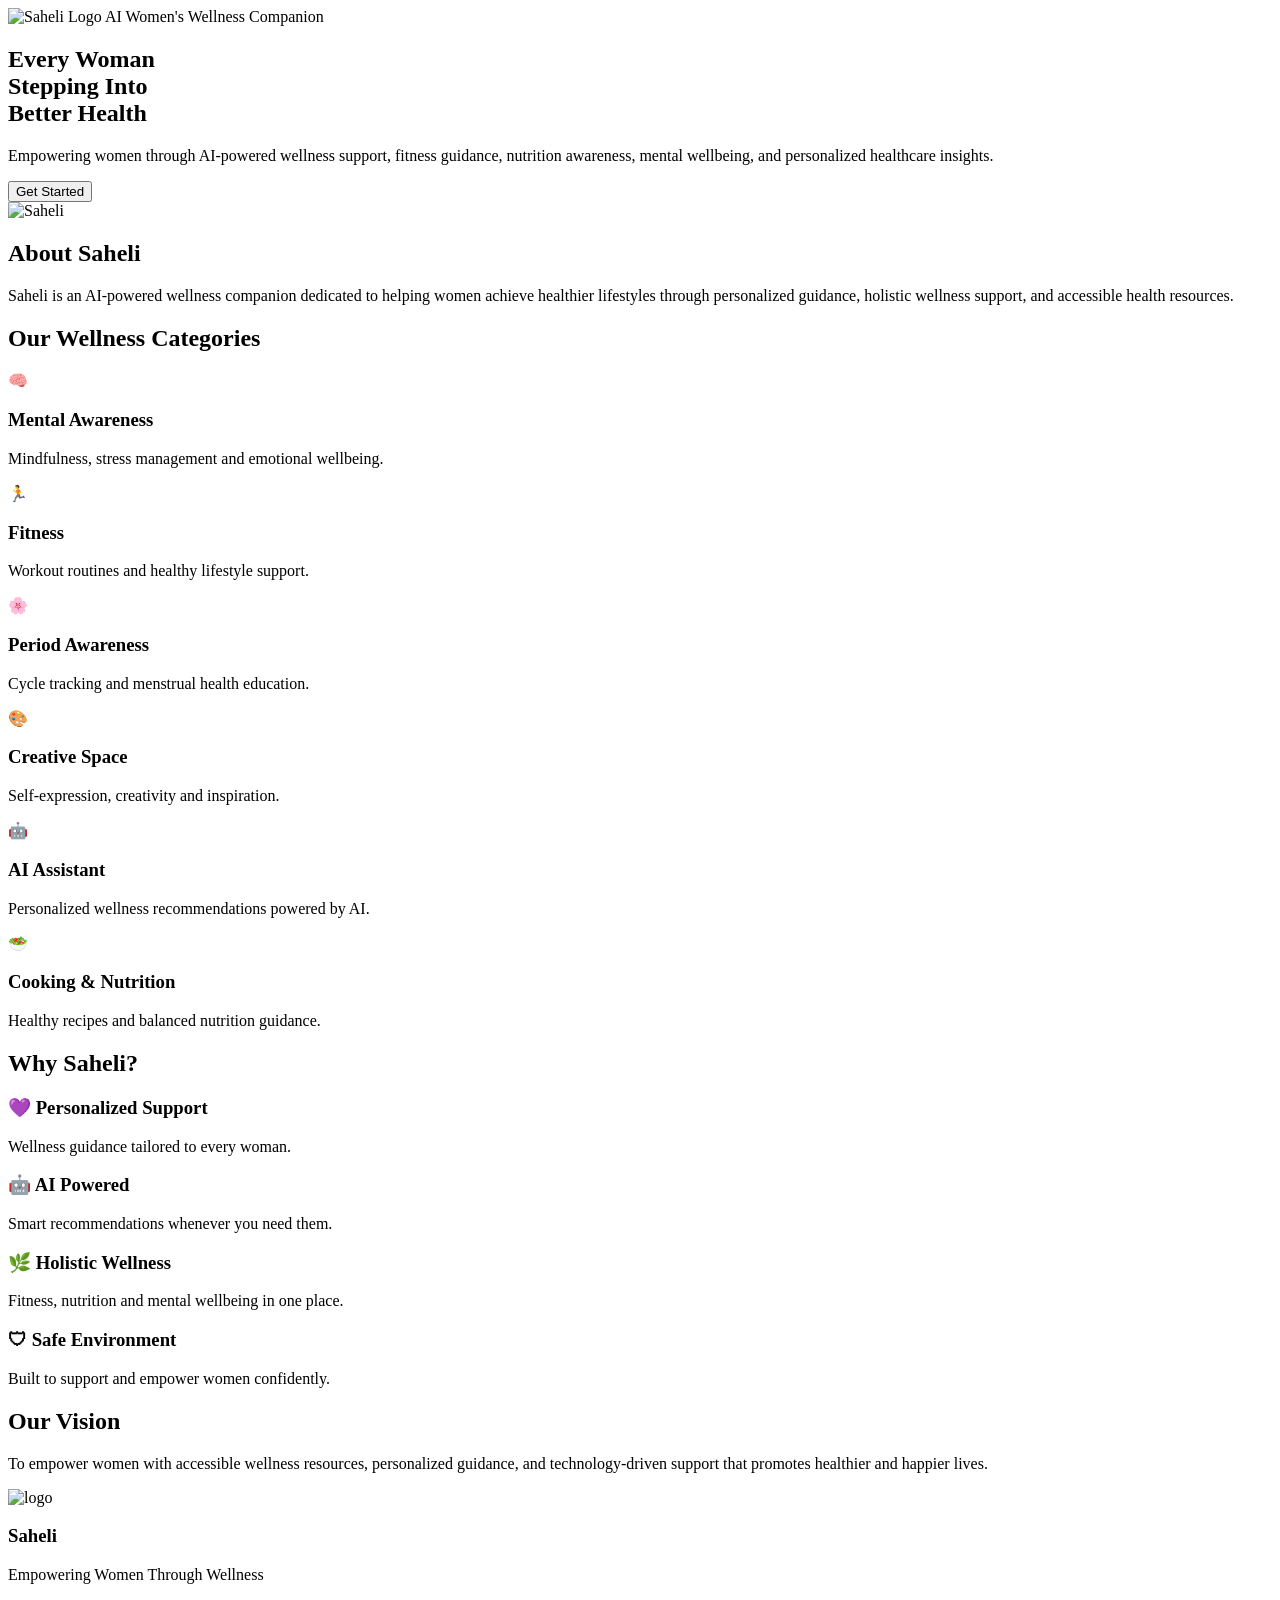
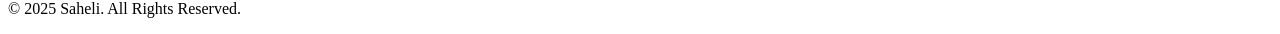
==== index.html @ e3a496c9 "Rename landingpage.html to index.html" ====
<!DOCTYPE html>
<html lang="en">

<head>
  <meta charset="UTF-8" />
  <meta name="viewport" content="width=device-width, initial-scale=1.0" />

  <title>Saheli - Women's Wellness Companion</title>

  <link href="https://fonts.googleapis.com/css2?family=Poppins:wght@300;400;500;600;700;800&display=swap" rel="stylesheet">

  <link rel="stylesheet" href="https://unpkg.com/aos@2.3.1/dist/aos.css" />

  <link rel="stylesheet" href="style.css">
</head>

<body>

  <!-- HERO -->

  <section class="hero">

    <div class="hero-content">

      <div class="badge" data-aos="fade-down">
        <img src="C:\Users\USER\Desktop\she hackathon\l.jpeg" alt="Saheli Logo">
        <span>AI Women's Wellness Companion</span>
      </div>

      <h1 data-aos="fade-up">
        Every Woman <br>
        <span>Stepping Into</span> <br>
        Better Health
      </h1>

      <p data-aos="fade-up" data-aos-delay="200">
        Empowering women through AI-powered wellness support,
        fitness guidance, nutrition awareness, mental wellbeing,
        and personalized healthcare insights.
      </p>

      <a href="C:\Users\USER\Desktop\she hackathon\nxt\home.html " ><button class="btn" data-aos="fade-up" data-aos-delay="400">
        Get Started
      </button></a>

    </div>

    <div class="hero-image" data-aos="zoom-in">
      <img src="C:\Users\USER\Desktop\she hackathon\h.jpeg" alt="Saheli">
    </div>

  </section>

  <!-- ABOUT -->

  <section class="about">

    <h2 data-aos="fade-up">About Saheli</h2>

    <p data-aos="fade-up" data-aos-delay="200">
      Saheli is an AI-powered wellness companion dedicated to helping women
      achieve healthier lifestyles through personalized guidance, holistic
      wellness support, and accessible health resources.
    </p>

  </section>

  <!-- CATEGORIES -->

  <section class="categories">

    <h2 data-aos="fade-up">Our Wellness Categories</h2>

    <div class="cards">

      <div class="card" data-aos="fade-up">
        <div class="icon">🧠</div>
        <h3>Mental Awareness</h3>
        <p>Mindfulness, stress management and emotional wellbeing.</p>
      </div>

      <div class="card" data-aos="fade-up" data-aos-delay="100">
        <div class="icon">🏃</div>
        <h3>Fitness</h3>
        <p>Workout routines and healthy lifestyle support.</p>
      </div>

      <div class="card" data-aos="fade-up" data-aos-delay="200">
        <div class="icon">🌸</div>
        <h3>Period Awareness</h3>
        <p>Cycle tracking and menstrual health education.</p>
      </div>

      <div class="card" data-aos="fade-up" data-aos-delay="300">
        <div class="icon">🎨</div>
        <h3>Creative Space</h3>
        <p>Self-expression, creativity and inspiration.</p>
      </div>

      <div class="card" data-aos="fade-up" data-aos-delay="400">
        <div class="icon">🤖</div>
        <h3>AI Assistant</h3>
        <p>Personalized wellness recommendations powered by AI.</p>
      </div>

      <div class="card" data-aos="fade-up" data-aos-delay="500">
        <div class="icon">🥗</div>
        <h3>Cooking & Nutrition</h3>
        <p>Healthy recipes and balanced nutrition guidance.</p>
      </div>

    </div>

  </section>

  <!-- WHY SAHELI -->

  <section class="why">

    <h2 data-aos="fade-up">Why Saheli?</h2>

    <div class="cards">

      <div class="card" data-aos="fade-up">
        <h3>💜 Personalized Support</h3>
        <p>Wellness guidance tailored to every woman.</p>
      </div>

      <div class="card" data-aos="fade-up" data-aos-delay="100">
        <h3>🤖 AI Powered</h3>
        <p>Smart recommendations whenever you need them.</p>
      </div>

      <div class="card" data-aos="fade-up" data-aos-delay="200">
        <h3>🌿 Holistic Wellness</h3>
        <p>Fitness, nutrition and mental wellbeing in one place.</p>
      </div>

      <div class="card" data-aos="fade-up" data-aos-delay="300">
        <h3>🛡 Safe Environment</h3>
        <p>Built to support and empower women confidently.</p>
      </div>

    </div>

  </section>

  <!-- VISION -->

  <section class="vision">

    <h2 data-aos="fade-up">Our Vision</h2>

    <p data-aos="fade-up" data-aos-delay="200">
      To empower women with accessible wellness resources,
      personalized guidance, and technology-driven support
      that promotes healthier and happier lives.
    </p>

  </section>

  <!-- FOOTER -->

  <footer>

    <div class="footer-brand">

      <img src="C:\Users\USER\Desktop\she hackathon\l.jpeg" alt="logo">

      <h3>Saheli</h3>

    </div>

    <p>Empowering Women Through Wellness</p>

    <p class="copyright">
      © 2025 Saheli. All Rights Reserved.
    </p>

  </footer>

  <script src="https://unpkg.com/aos@2.3.1/dist/aos.js"></script>

  <script>
    AOS.init({
      duration: 1000,
      once: true
    });
  </script>

</body>

</html>
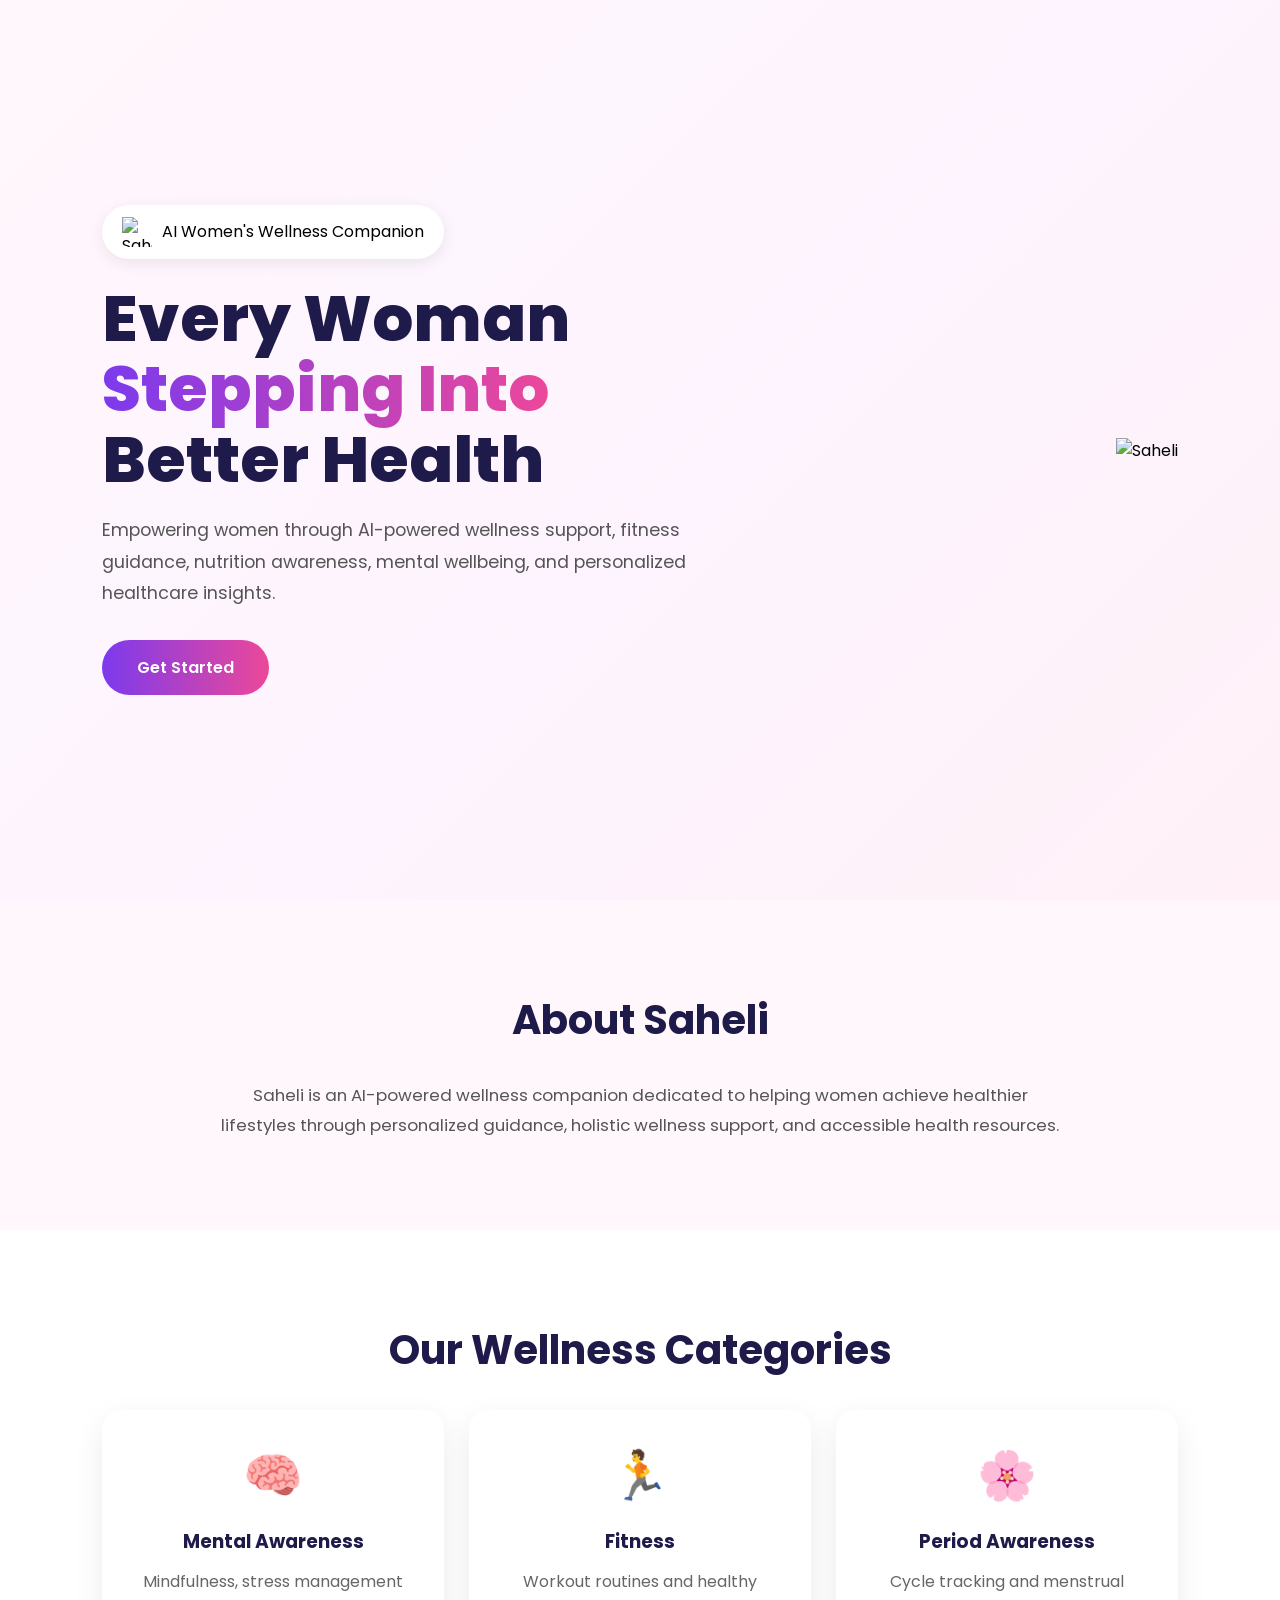
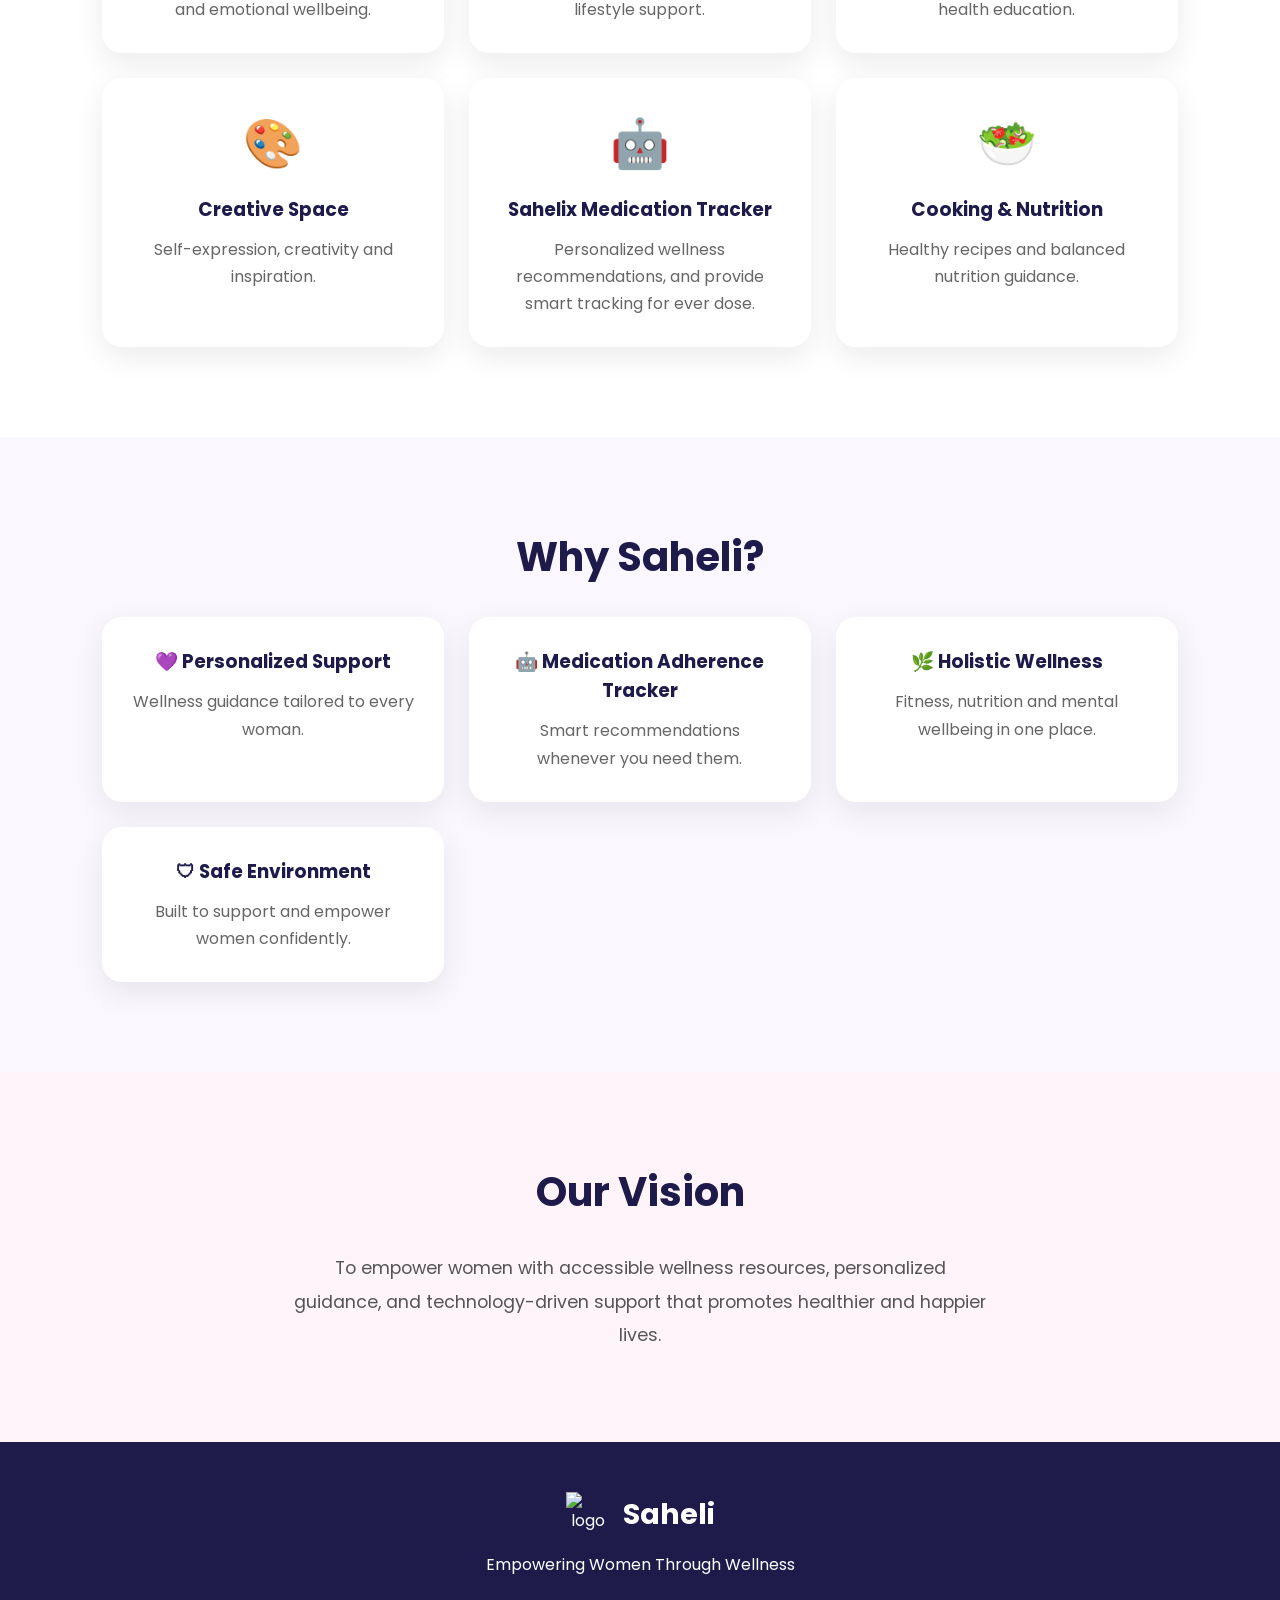
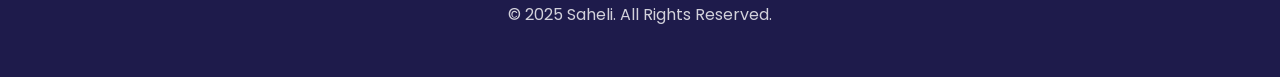
==== commit 497325fb: "Add files via upload" ====
--- a/index.html
+++ b/index.html
@@ -99,8 +99,8 @@
 
       <div class="card" data-aos="fade-up" data-aos-delay="400">
         <div class="icon">🤖</div>
-        <h3>AI Assistant</h3>
-        <p>Personalized wellness recommendations powered by AI.</p>
+        <h3>Sahelix Medication Tracker</h3>
+        <p>Personalized wellness recommendations, and provide smart tracking for ever dose.</p>
       </div>
 
       <div class="card" data-aos="fade-up" data-aos-delay="500">
@@ -127,7 +127,7 @@
       </div>
 
       <div class="card" data-aos="fade-up" data-aos-delay="100">
-        <h3>🤖 AI Powered</h3>
+        <h3>🤖 Medication Adherence Tracker</h3>
         <p>Smart recommendations whenever you need them.</p>
       </div>
 
@@ -190,4 +190,4 @@
 
 </body>
 
-</html>
+</html>
--- a/style.css
+++ b/style.css
@@ -0,0 +1,259 @@
+*{
+margin:0;
+padding:0;
+box-sizing:border-box;
+font-family:'Poppins',sans-serif;
+}
+
+html{
+scroll-behavior:smooth;
+}
+
+body{
+background:#fff;
+overflow-x:hidden;
+}
+
+/* HERO */
+
+.hero{
+min-height:100vh;
+display:flex;
+align-items:center;
+justify-content:space-between;
+padding:50px 8%;
+gap:50px;
+
+background:
+linear-gradient(
+135deg,
+#fff7fb 0%,
+#fdf4ff 50%,
+#fff1f7 100%);
+}
+
+.hero-content{
+flex:1;
+}
+
+.badge{
+display:inline-flex;
+align-items:center;
+gap:10px;
+background:white;
+padding:12px 20px;
+border-radius:30px;
+box-shadow:0 4px 15px rgba(0,0,0,0.08);
+margin-bottom:25px;
+}
+
+.badge img{
+width:30px;
+height:30px;
+}
+
+.hero h1{
+font-size:4rem;
+font-weight:800;
+line-height:1.1;
+color:#1E1B4B;
+margin-bottom:20px;
+}
+
+.hero h1 span{
+background:linear-gradient(90deg,#7C3AED,#EC4899);
+-webkit-background-clip:text;
+-webkit-text-fill-color:transparent;
+}
+
+.hero p{
+font-size:1.1rem;
+line-height:1.8;
+color:#555;
+margin-bottom:30px;
+max-width:600px;
+}
+
+.btn{
+border:none;
+padding:15px 35px;
+border-radius:40px;
+font-size:1rem;
+font-weight:600;
+cursor:pointer;
+background:linear-gradient(90deg,#7C3AED,#EC4899);
+color:white;
+transition:0.3s;
+}
+
+.btn:hover{
+transform:translateY(-4px);
+}
+
+.hero-image img{
+width:420px;
+max-width:100%;
+animation:float 4s ease-in-out infinite;
+}
+
+@keyframes float{
+
+0%{
+transform:translateY(0);
+}
+
+50%{
+transform:translateY(-12px);
+}
+
+100%{
+transform:translateY(0);
+}
+
+}
+
+/* SECTION */
+
+section{
+padding:90px 8%;
+}
+
+section h2{
+text-align:center;
+font-size:2.5rem;
+color:#1E1B4B;
+margin-bottom:30px;
+}
+
+.about{
+background:#fff7fb;
+}
+
+.about p{
+max-width:850px;
+margin:auto;
+text-align:center;
+line-height:1.8;
+font-size:1.05rem;
+color:#555;
+}
+
+/* CARDS */
+
+.cards{
+display:grid;
+grid-template-columns:repeat(auto-fit,minmax(260px,1fr));
+gap:25px;
+}
+
+.card{
+background:white;
+padding:30px;
+border-radius:20px;
+text-align:center;
+box-shadow:0 10px 30px rgba(0,0,0,0.08);
+transition:0.4s;
+}
+
+.card:hover{
+transform:translateY(-10px);
+box-shadow:0 15px 35px rgba(0,0,0,0.12);
+}
+
+.icon{
+font-size:3rem;
+margin-bottom:15px;
+}
+
+.card h3{
+margin-bottom:12px;
+color:#1E1B4B;
+}
+
+.card p{
+color:#666;
+line-height:1.7;
+}
+
+/* WHY */
+
+.why{
+background:#faf7ff;
+}
+
+/* VISION */
+
+.vision{
+background:#fff4fa;
+text-align:center;
+}
+
+.vision p{
+max-width:700px;
+margin:auto;
+font-size:1.1rem;
+line-height:1.9;
+color:#555;
+}
+
+/* FOOTER */
+
+footer{
+background:#1E1B4B;
+color:white;
+text-align:center;
+padding:50px 20px;
+}
+
+.footer-brand{
+display:flex;
+justify-content:center;
+align-items:center;
+gap:12px;
+margin-bottom:15px;
+}
+
+.footer-brand img{
+width:45px;
+height:45px;
+}
+
+.footer-brand h3{
+font-size:1.8rem;
+}
+
+footer p{
+margin-top:10px;
+}
+
+.copyright{
+margin-top:25px;
+opacity:0.8;
+}
+
+/* RESPONSIVE */
+
+@media(max-width:900px){
+
+.hero{
+flex-direction:column;
+text-align:center;
+padding-top:80px;
+}
+
+.hero p{
+margin:auto auto 30px;
+}
+
+.hero h1{
+font-size:3rem;
+}
+
+.hero-image img{
+width:300px;
+}
+
+section h2{
+font-size:2rem;
+}
+}
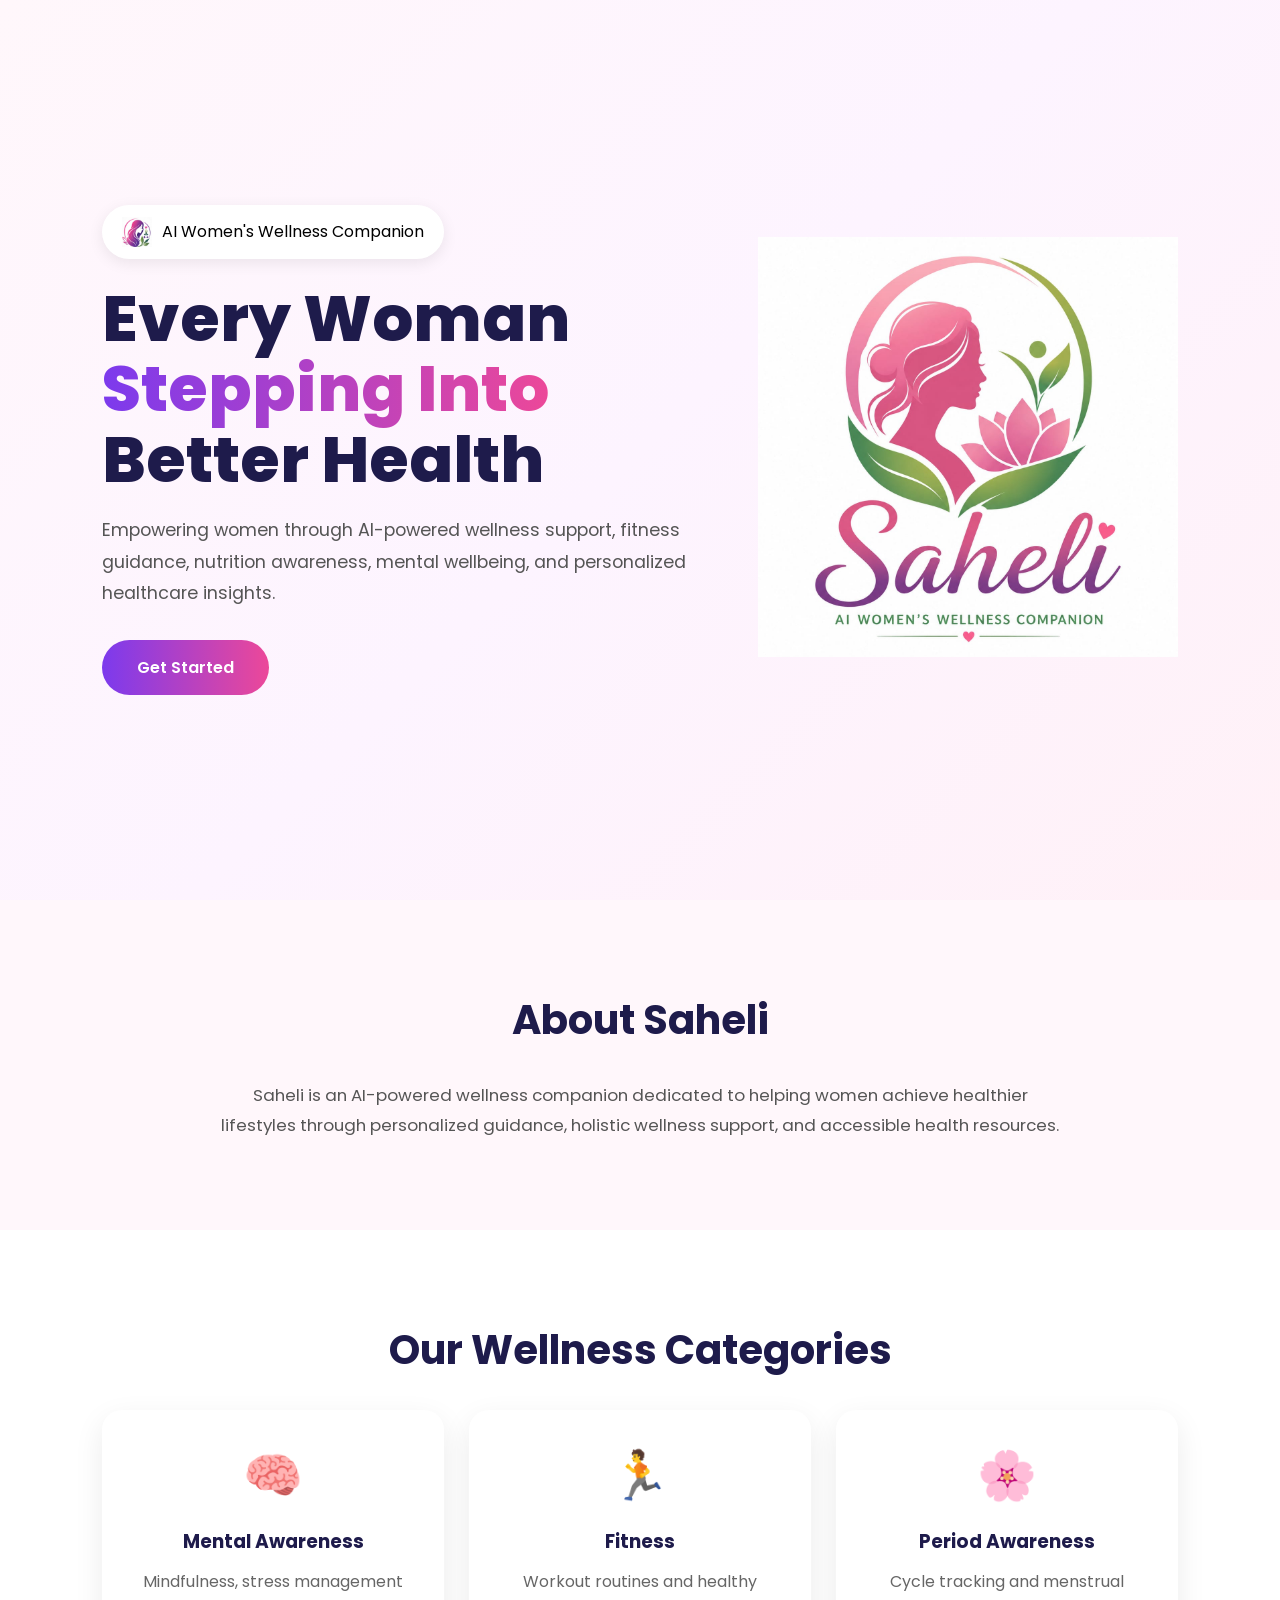
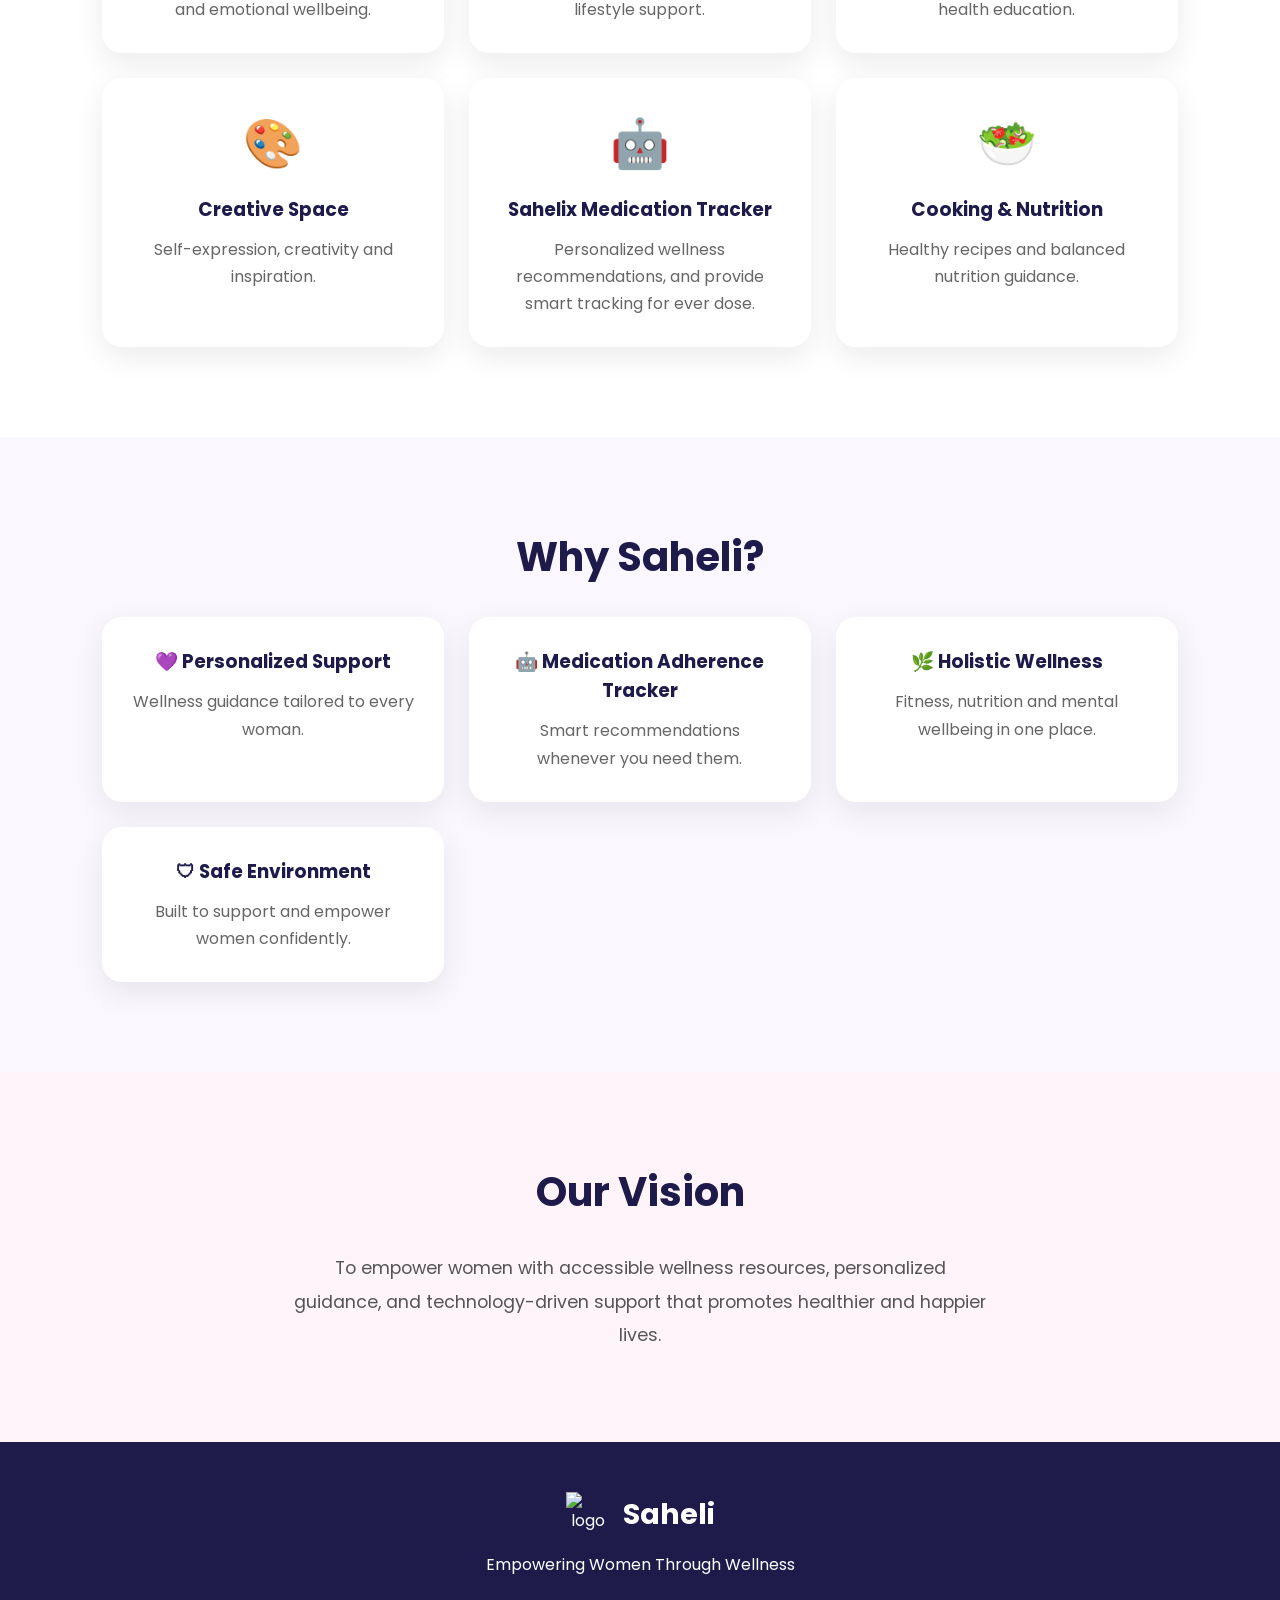
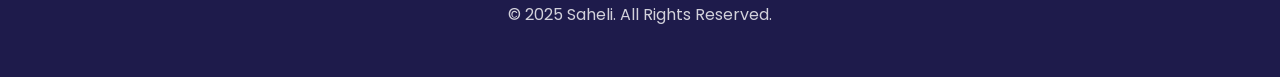
==== commit 3300fd3c: "Update index.html" ====
--- a/index.html
+++ b/index.html
@@ -23,7 +23,7 @@
     <div class="hero-content">
 
       <div class="badge" data-aos="fade-down">
-        <img src="C:\Users\USER\Desktop\she hackathon\l.jpeg" alt="Saheli Logo">
+        <img src="l.jpeg" alt="Saheli Logo">
         <span>AI Women's Wellness Companion</span>
       </div>
 
@@ -39,14 +39,14 @@
         and personalized healthcare insights.
       </p>
 
-      <a href="C:\Users\USER\Desktop\she hackathon\nxt\home.html " ><button class="btn" data-aos="fade-up" data-aos-delay="400">
+      <a href="home.html " ><button class="btn" data-aos="fade-up" data-aos-delay="400">
         Get Started
       </button></a>
 
     </div>
 
     <div class="hero-image" data-aos="zoom-in">
-      <img src="C:\Users\USER\Desktop\she hackathon\h.jpeg" alt="Saheli">
+      <img src="h.jpeg" alt="Saheli">
     </div>
 
   </section>
@@ -190,4 +190,4 @@
 
 </body>
 
-</html>+</html>
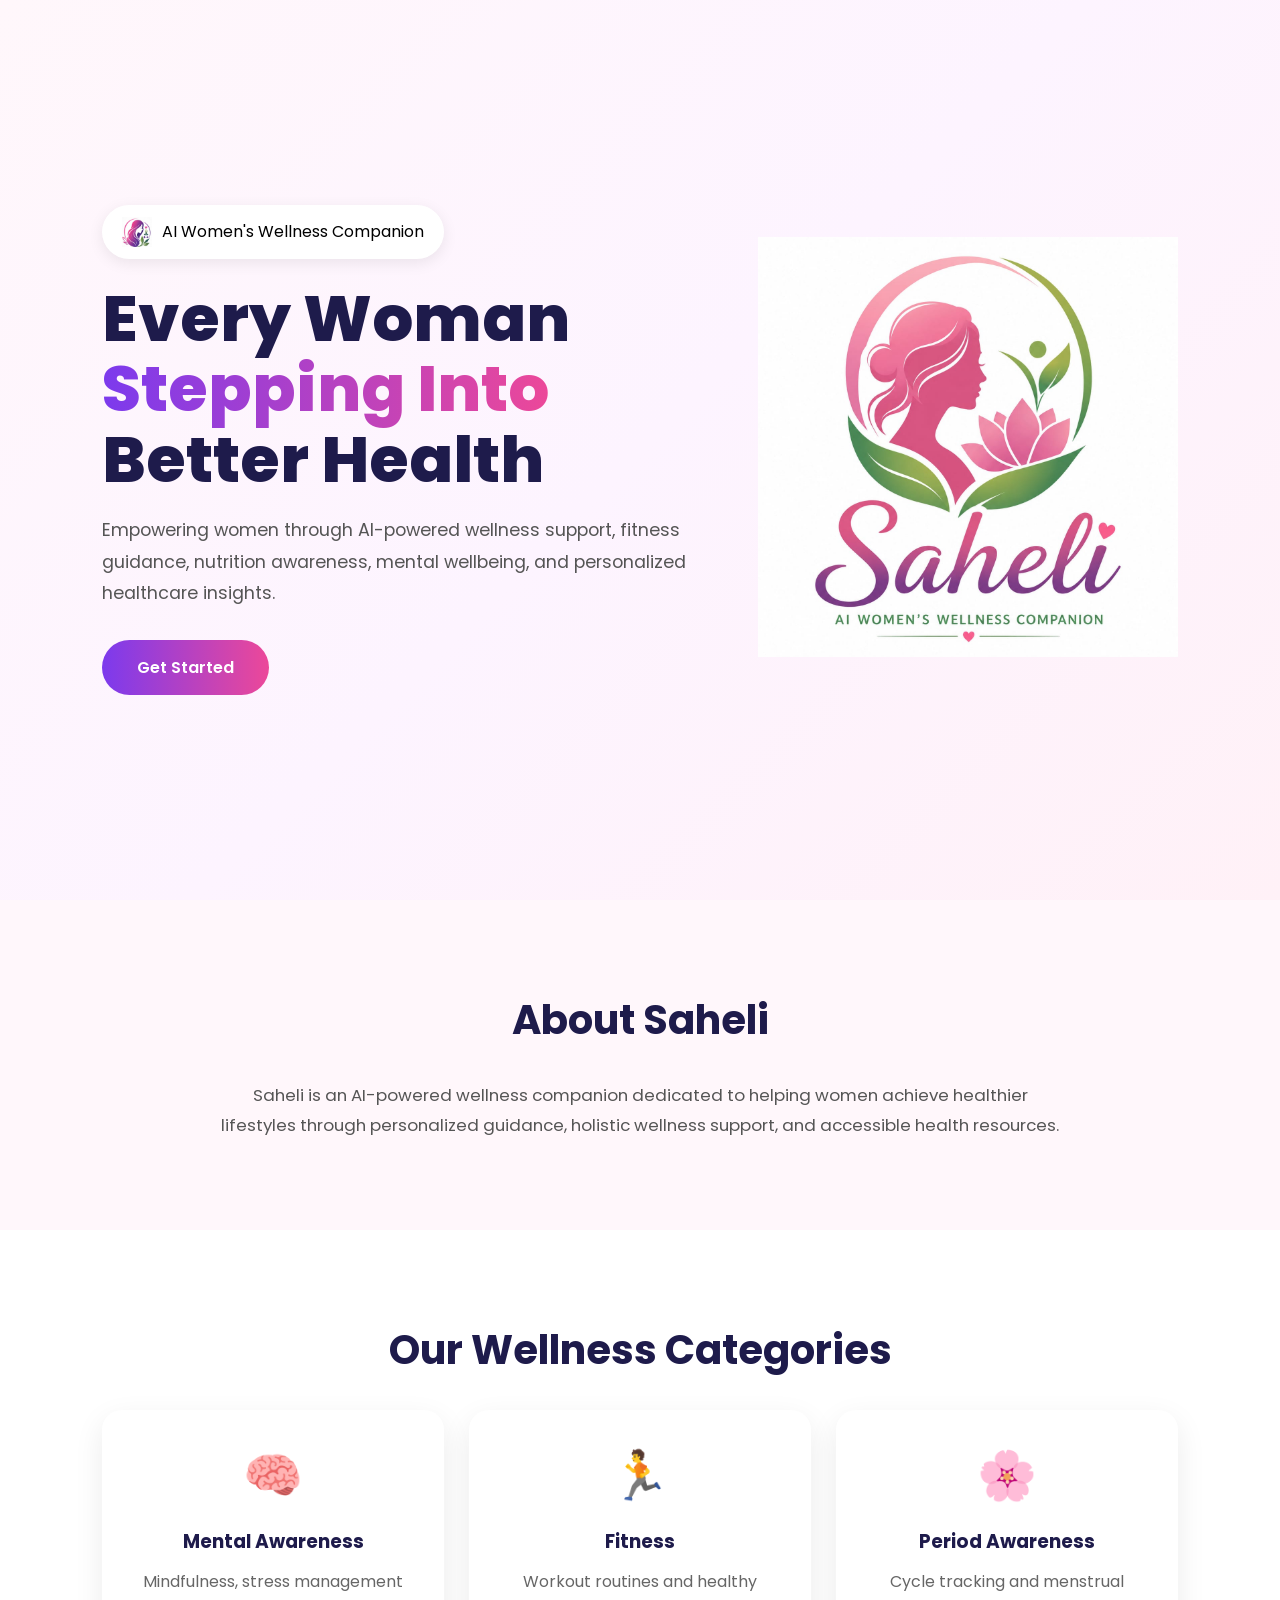
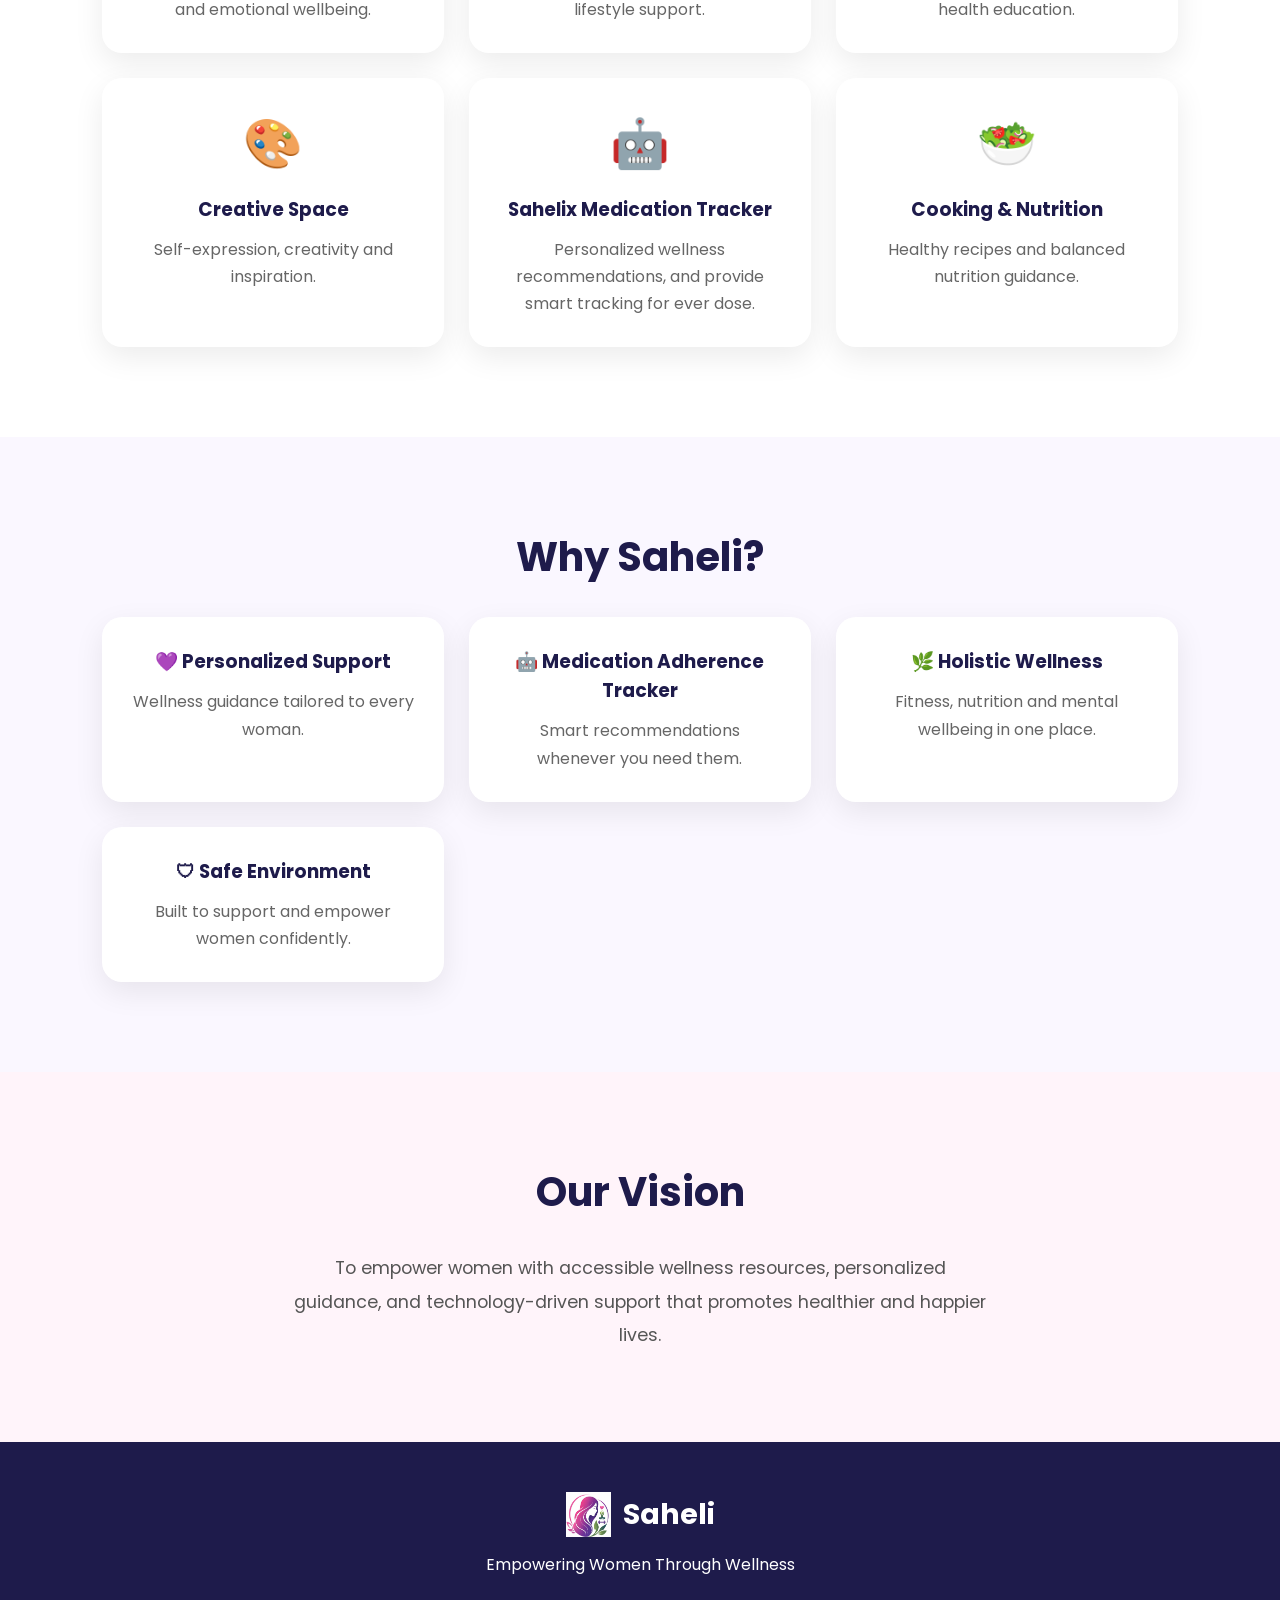
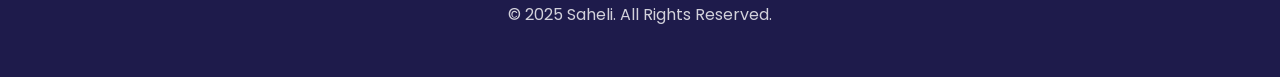
==== commit 51cc31d6: "Update index.html" ====
--- a/index.html
+++ b/index.html
@@ -165,7 +165,7 @@
 
     <div class="footer-brand">
 
-      <img src="C:\Users\USER\Desktop\she hackathon\l.jpeg" alt="logo">
+      <img src="l.jpeg" alt="logo">
 
       <h3>Saheli</h3>
 
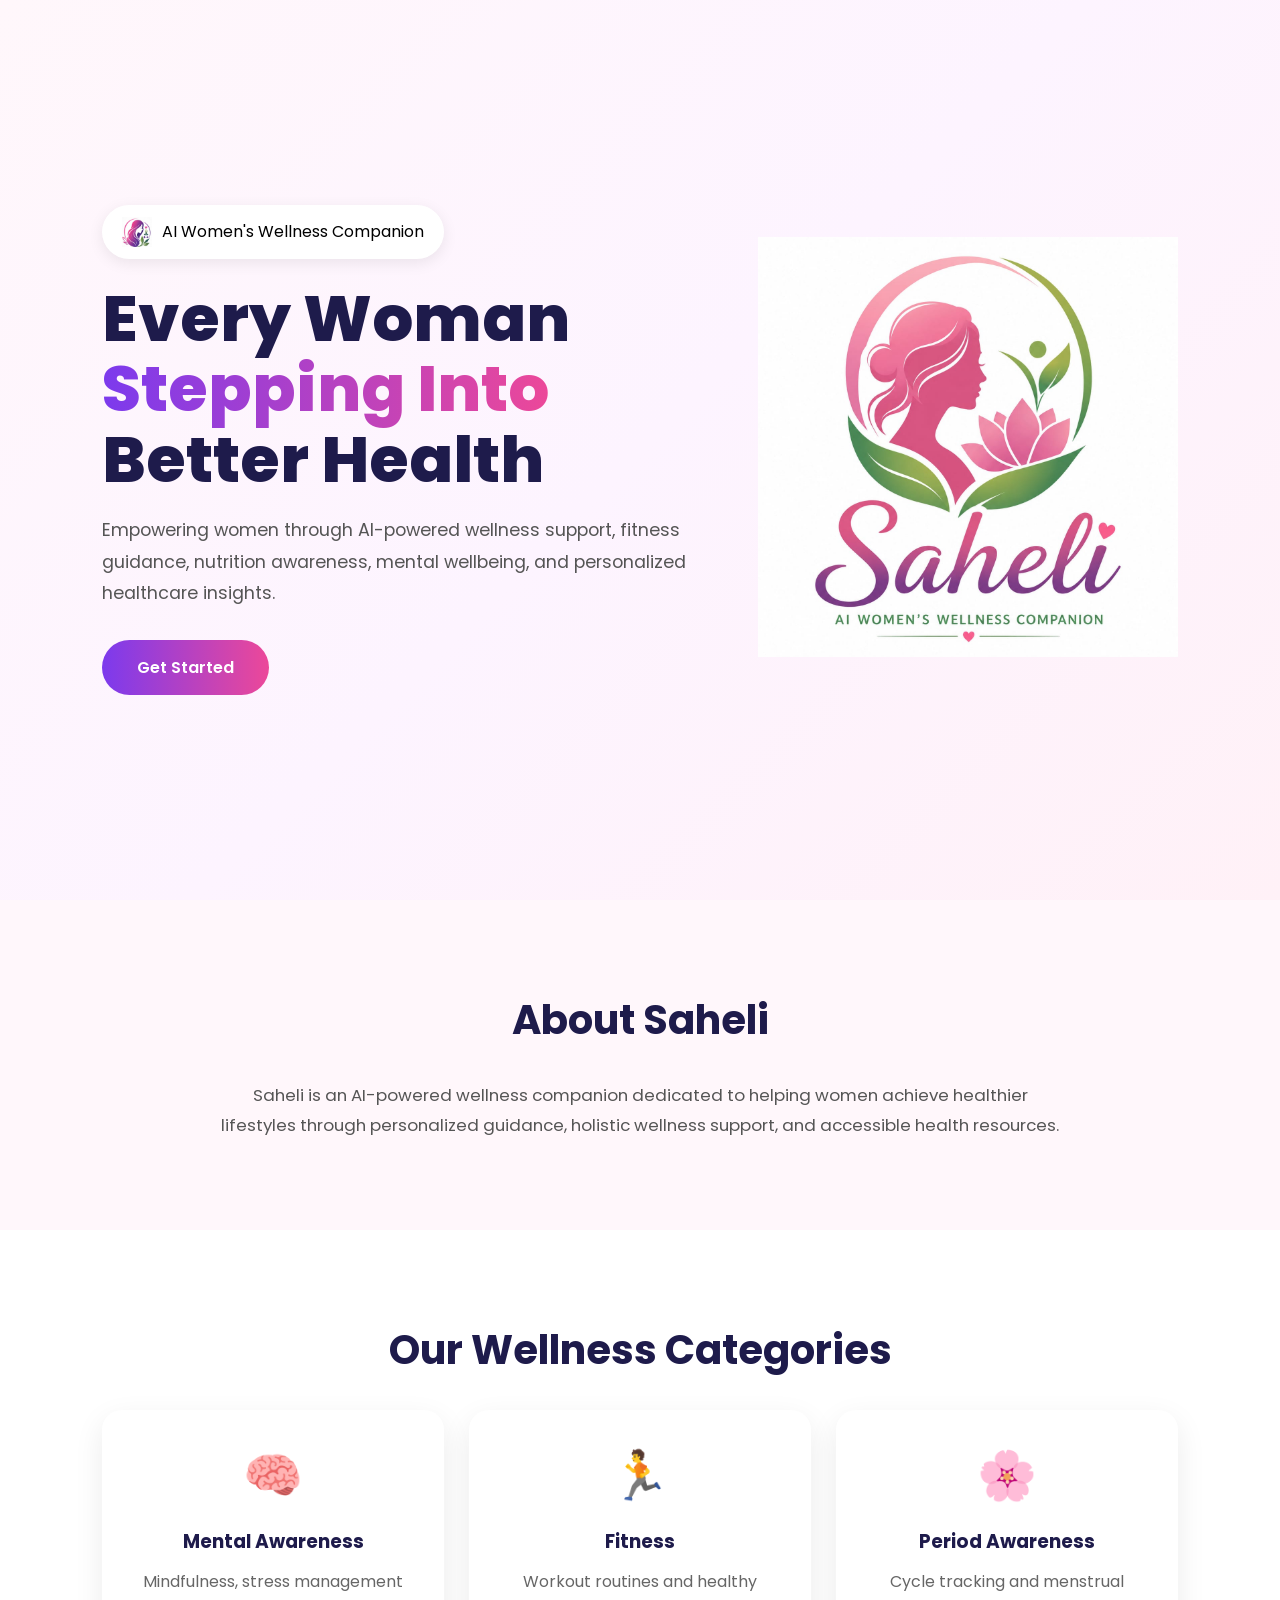
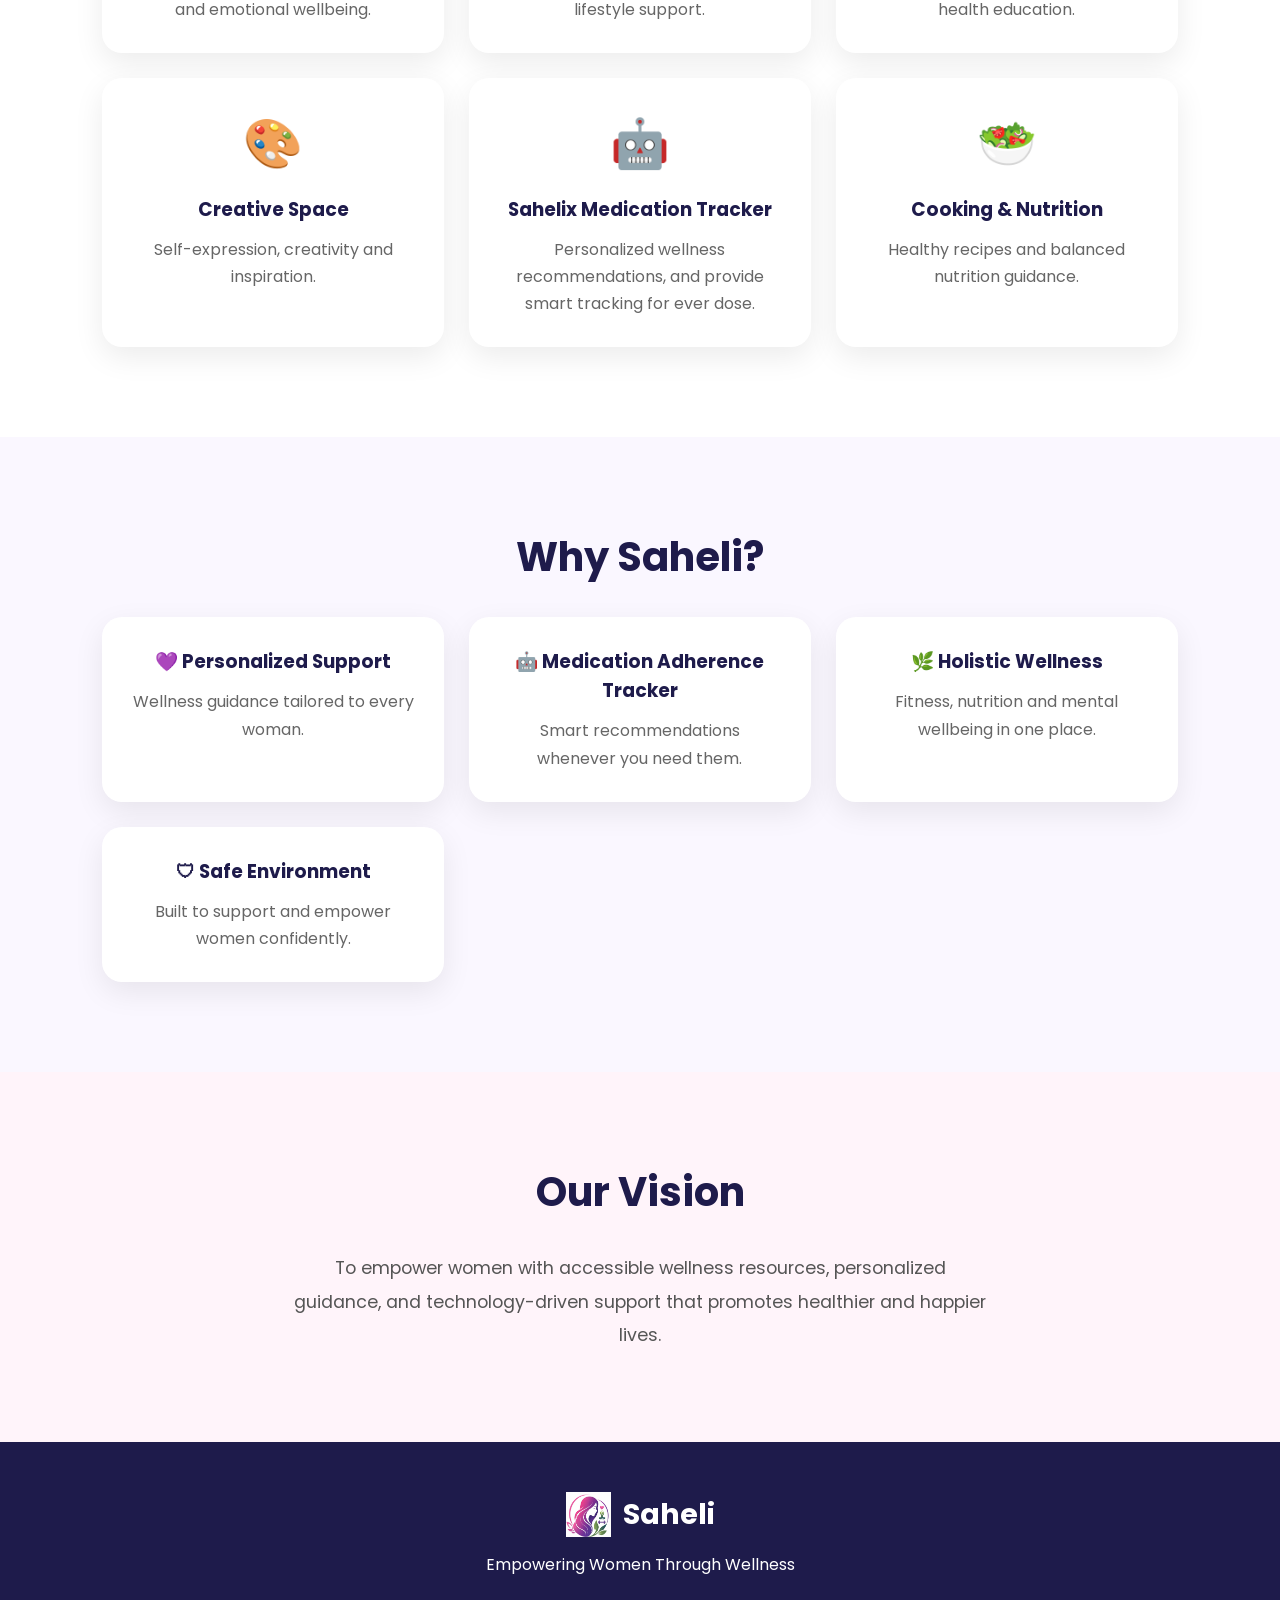
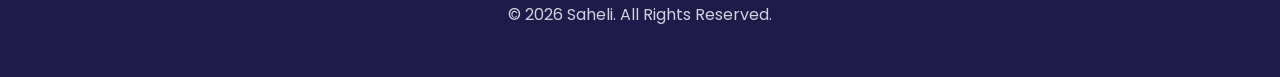
==== commit b1eed4fa: "Update index.html" ====
--- a/index.html
+++ b/index.html
@@ -174,7 +174,7 @@
     <p>Empowering Women Through Wellness</p>
 
     <p class="copyright">
-      © 2025 Saheli. All Rights Reserved.
+      © 2026 Saheli. All Rights Reserved.
     </p>
 
   </footer>
